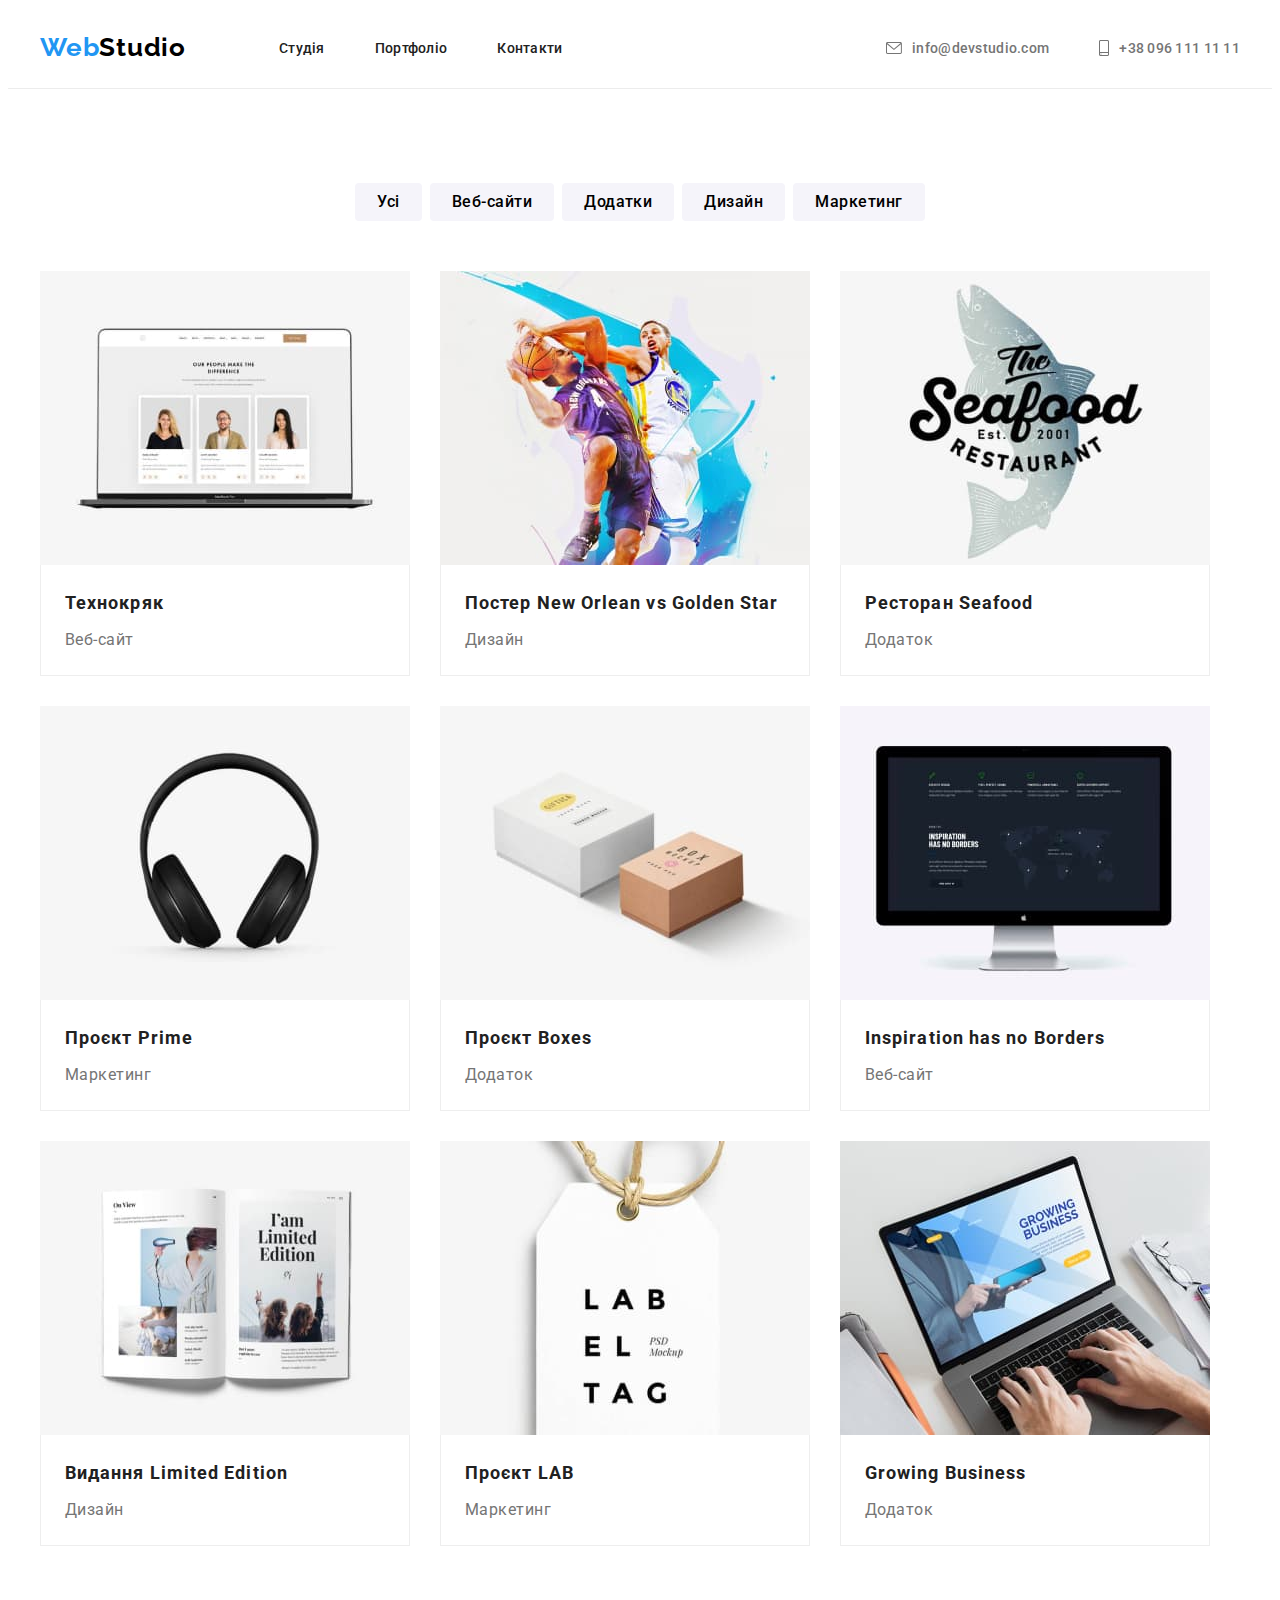
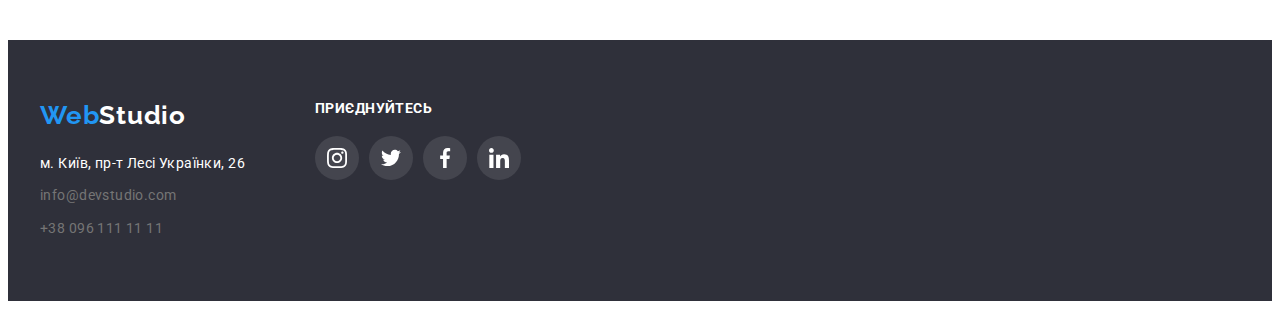
==== portfolio.html @ 433f1bee "first step" ====
<!DOCTYPE html>
<html lang="uk">
  <head>
    <meta charset="UTF-8" />
    <meta http-equiv="X-UA-Compatible" content="IE=edge" />
    <meta name="viewport" content="width=device-width, initial-scale=1.0" />
    <link
      rel="stylesheet"
      href="https://cdnjs.cloudflare.com/ajax/libs/modern-normalize/1.1.0/modern-normalize.min.css"
      integrity="sha512-wpPYUAdjBVSE4KJnH1VR1HeZfpl1ub8YT/NKx4PuQ5NmX2tKuGu6U/JRp5y+Y8XG2tV+wKQpNHVUX03MfMFn9Q=="
      crossorigin="anonymous"
      referrerpolicy="no-referrer" />
    <link rel="preconnect" href="https://fonts.googleapis.com" />
    <link rel="preconnect" href="https://fonts.gstatic.com" crossorigin />
    <link
      href="https://fonts.googleapis.com/css2?family=Raleway:wght@700&family=Roboto:wght@400;500;700;900&display=swap"
      rel="stylesheet" />
    <link rel="stylesheet" href="./CSS/reset.css" />
    <link rel="stylesheet" href="./CSS/style.css" />
    <title lang="en">Portfolio</title>
  </head>
  <body>
    <header class="header">
      <div class="container header-container">
        <nav class="haeder-navigation">
          <a class="header-logo link" href="index.html" lang="en"
            ><span class="header-web-logo">Web</span>Studio
          </a>
          <ul class="header-navigation-list list">
            <li class="header-navigation-item">
              <a class="header-navigation-link link" href="index.html">Студія</a>
            </li>
            <li class="header-navigation-item">
              <a class="header-navigation-link link" href="portfolio.html">Портфоліо</a>
            </li>
            <li class="header-navigation-item">
              <a class="header-navigation-link link" href="">Контакти</a>
            </li>
          </ul>
        </nav>
        <ul class="header-address-list list">
          <li class="header-address-item">
            <a class="header-address-link link" href="mailto:info@devstudio.com"
              ><svg class="header-icon" width="16" height="12">
                <use href="./images/symbol-defs.svg#icon-envelope"></use>
              </svg>
              info@devstudio.com</a
            >
          </li>
          <li class="header-address-item">
            <a class="header-address-link link" href="tel:+380961111111">
              <svg class="header-icon" width="10" height="16">
                <use href="./images/symbol-defs.svg#icon-smartphone"></use>
              </svg>
              +38 096 111 11 11</a
            >
          </li>
        </ul>
      </div>
    </header>
    <main>
      <section class="main-filter">
        <div class="container">
          <ul class="filter-list list">
            <li class="filter-item">
              <button class="filter-btn" type="button">Усі</button>
            </li>
            <li class="filter-item">
              <button class="filter-btn" type="button">Веб-сайти</button>
            </li>
            <li class="filter-item">
              <button class="filter-btn" type="button">Додатки</button>
            </li>
            <li class="filter-item">
              <button class="filter-btn" type="button">Дизайн</button>
            </li>
            <li class="filter-item">
              <button class="filter-btn" type="button">Маркетинг</button>
            </li>
          </ul>
          <ul class="example-list list">
            <li class="example-item">
              <a class="example-link link" href="">
                <img class="example-picture" src="./images/Laptop.jpg" alt="Ноутбук" width="370" />
                <div class="description">
                  <h3 class="example-title">Технокряк</h3>
                  <p class="example-description">Веб-сайт</p>
                </div>
              </a>
            </li>
            <li class="example-item">
              <a class="example-link link" href="">
                <img
                  class="example-picture"
                  src="./images/basketball.jpg"
                  alt="Постер New Orlean vs Golden Star"
                  width="370" />
                <div class="description">
                  <h3 class="example-title">Постер New Orlean vs Golden Star</h3>
                  <p class="example-description">Дизайн</p>
                </div>
              </a>
            </li>
            <li class="example-item">
              <a class="example-link link" href="">
                <img
                  class="example-picture"
                  src="./images/restaurant.jpg"
                  alt="Ресторан"
                  width="370" />
                <div class="description">
                  <h3 class="example-title">Ресторан Seafood</h3>
                  <p class="example-description">Додаток</p>
                </div>
              </a>
            </li>
            <li class="example-item">
              <a class="example-link link" href="">
                <img
                  class="example-picture"
                  src="./images/headphones.jpg"
                  alt="Наушники"
                  width="370" />
                <div class="description">
                  <h3 class="example-title">Проєкт Prime</h3>
                  <p class="example-description">Маркетинг</p>
                </div>
              </a>
            </li>
            <li class="example-item">
              <a class="example-link link" href="">
                <img class="example-picture" src="./images/boxes.jpg" alt="Боксеры" width="370" />
                <div class="description">
                  <h3 class="example-title">Проєкт Boxes</h3>
                  <p class="example-description">Додаток</p>
                </div>
              </a>
            </li>
            <li class="example-item">
              <a class="example-link link" href="">
                <img class="example-picture" src="./images/screen.jpg" alt="Экран" width="370" />
                <div class="description">
                  <h3 class="example-title">Inspiration has no Borders</h3>
                  <p class="example-description">Веб-сайт</p>
                </div>
              </a>
            </li>
            <li class="example-item">
              <a class="example-link link" href="">
                <img class="example-picture" src="./images/magazine.jpg" alt="Журнал" width="370" />
                <div class="description">
                  <h3 class="example-title">Видання Limited Edition</h3>
                  <p class="example-description">Дизайн</p>
                </div>
              </a>
            </li>
            <li class="example-item">
              <a class="example-link link" href="">
                <img class="example-picture" src="./images/label.jpg" alt="Этикетка" width="370" />
                <div class="description">
                  <h3 class="example-title">Проєкт LAB</h3>
                  <p class="example-description">Маркетинг</p>
                </div>
              </a>
            </li>
            <li class="example-item">
              <a class="example-link link" href="">
                <img
                  class="example-picture"
                  src="./images/laptop-typing.jpg"
                  alt="Печатает на ноутбуке"
                  width="370" />
                <div class="description">
                  <h3 class="example-title">Growing Business</h3>
                  <p class="example-description">Додаток</p>
                </div>
              </a>
            </li>
          </ul>
        </div>
      </section>
    </main>
    <footer class="footer-address">
      <div class="container">
        <div class="footer-blocks">
          <div class="footer-address-block">
            <a class="footer-logo link" href="index.html"
              ><span class="footer-web-logo">Web</span>Studio
            </a>
            <address class="foorer-address">
              <ul class="footer-address-list list">
                <li class="footer-address-item">
                  <a href="" class="address link">м. Київ, пр-т Лесі Українки, 26</a>
                </li>
                <li class="footer-address-item">
                  <a class="footer-address-description link" href="mailto:info@devstudio.com"
                    >info@devstudio.com</a
                  >
                </li>
                <li class="footer-address-item">
                  <a class="footer-phone link" href="tel:+380961111111">+38 096 111 11 11</a>
                </li>
              </ul>
            </address>
          </div>
          <div class="footer-join-us-block">
            <h3 class="join-us-title">Приєднуйтесь</h3>
            <ul class="join-us list">
              <li class="join-us-item">
                <a class="join-us-link" href="">
                  <svg class="footer-icon" width="20" height="20">
                    <use href="./images/symbol-defs.svg#icon-instagram"></use>
                  </svg>
                </a>
              </li>
              <li class="join-us-item">
                <a class="join-us-link" href=""
                  ><svg class="footer-icon" width="20" height="20">
                    <use href="./images/symbol-defs.svg#icon-twitter"></use></svg
                ></a>
              </li>
              <li class="join-us-item">
                <a class="join-us-link" href=""
                  ><svg class="footer-icon" width="20" height="20">
                    <use href="./images/symbol-defs.svg#icon-facebook"></use></svg
                ></a>
              </li>
              <li class="join-us-item">
                <a class="join-us-link" href=""
                  ><svg class="footer-icon" width="20" height="20">
                    <use href="./images/symbol-defs.svg#icon-linkedin"></use></svg
                ></a>
              </li>
            </ul>
          </div>
        </div>
      </div>
    </footer>
  </body>
</html>
---- CSS/style.css ----
:root {
  --main-header-color: #ffffff;
  --second-heading-color: #212121;
  --description-color: #757575;
  --header-logo-color: #000000;
  --footer-logo-color: #ffffff;
  --hover-color: #2196f3;
  --footer-adress-color: #ffffff;
  --web-logo: #2196f3;
  --service-btn-text: #ffffff;
  --service-btn-color: #2196f3;
  --filter-btn-hover-text: #ffffff;
  --filter-btn-hover-color: #2196f3;
  --filter-btn-text: #212121;
}

p,
h1,
h2,
h3,
h4,
h5,
h6 {
  margin: 0;
}

ul {
  margin: 0;
  padding-left: 0;
}

a {
  color: inherit;
}

body {
  font-family: 'Roboto', 'Raleway', sans-serif;
}

button input a {
  cursor: pointer;
}

.list {
  list-style: none;
  text-decoration: none;
}

.link {
  text-decoration: none;
}

.container {
  width: 1200px;
  margin: 0 auto;
  padding-left: 15px;
  padding-right: 15px;
  /* outline: 1px solid tomato; */
}

/* -------------- studio\portfolio header -------------- */

.header {
  padding-top: 24px;
  padding-bottom: 25px;
  border-bottom: 1px solid #ececec;
}

.header > .container {
  display: flex;
  align-items: center;
}

.haeder-navigation {
  display: flex;
  align-items: center;
}
.header-web-logo {
  color: var(--web-logo);
}

.header-logo {
  font-family: 'Raleway';
  font-weight: 700;
  font-size: 26px;
  line-height: 1.2;
  letter-spacing: 0.03em;
  color: var(--header-logo-color);
  margin-right: 93px;
}

.header-navigation-list {
  display: flex;
  gap: 50px;
}

.header-navigation-link:hover,
.header-navigation-link:focus {
  color: var(--hover-color);
}

.header-navigation-link {
  font-weight: 500;
  font-size: 14px;
  line-height: 1.15;
  letter-spacing: 0.02em;
  color: var(--second-heading-color);
}

.header-address-list {
  display: flex;
  gap: 50px;
  margin-left: auto;
}

.header-address-link:hover,
.header-address-link:focus {
  color: var(--hover-color);
}

.header-address-link {
  display: flex;
  align-items: center;
  font-weight: 500;
  font-size: 14px;
  line-height: 1.15;
  letter-spacing: 0.02em;
  color: var(--description-color);
}

.header-icon {
  margin-right: 10px;
  fill: currentColor;
}

/* -------------- studio-main -------------- */

.btn-section {
  padding: 200px 0;
  background-image: linear-gradient(rgba(47, 48, 58, 0.4), rgba(47, 48, 58, 0.4)),
    url(../images/main-background.jpg);
  background-repeat: no-repeat;
  background-position: center;
  background-size: cover;
}

.btn-section > .container {
  display: flex;
  flex-direction: column;
  align-items: center;
}

.btn-heading {
  font-weight: 900;
  font-size: 44px;
  line-height: 1.36;
  text-align: center;
  letter-spacing: 0.06em;
  text-transform: uppercase;
  color: var(--main-header-color);
  margin-bottom: 30px;
  max-width: 700px;
}

.main-btn {
  font-family: 'roboto';
  color: var(--service-btn-text);
  background-color: var(--service-btn-color);
  border: none;
  width: 216px;
  height: 50px;
  box-shadow: 0px 3px 1px rgba(0, 0, 0, 0.1), 0px 1px 2px rgba(0, 0, 0, 0.08),
    0px 2px 2px rgba(0, 0, 0, 0.12);
  border-radius: 4px;
}

.our-benefits {
  padding-top: 94px;
  padding-bottom: 94px;
}

.benefits-list {
  display: flex;
  gap: 30px;
}

.hero-icon-blocks {
  display: flex;
  justify-content: center;
  align-items: center;
  width: 270px;
  height: 120px;
  background-color: #f5f4fa;
  margin-bottom: 20px;
}

.benefits-heading {
  font-weight: 700;
  font-size: 14px;
  line-height: 1.15;
  letter-spacing: 0.03em;
  text-transform: uppercase;
  color: var(--second-heading-color);
  margin-bottom: 10px;
}

.benefits-description {
  font-weight: 400;
  font-size: 14px;
  line-height: 1.71;
  letter-spacing: 0.03em;
  color: var(--description-color);
}

.our-job {
  padding-bottom: 94px;
}

.our-job-heading {
  font-weight: 700;
  font-size: 36px;
  line-height: 1.17;
  text-align: center;
  letter-spacing: 0.03em;
  color: var(--second-heading-color);
  margin-bottom: 50px;
}

.our-job-list {
  display: flex;
  gap: 30px;
}

.our-team {
  padding-top: 94px;
  padding-bottom: 94px;
  background-color: #f5f4fa;
}

.team-card {
  box-shadow: 0px 1px 3px rgba(0, 0, 0, 0.12), 0px 1px 1px rgba(0, 0, 0, 0.14),
    0px 2px 1px rgba(0, 0, 0, 0.2);
  border-radius: 0px 0px 4px 4px;
}

.our-team-item {
  width: 270px;
  border-radius: 0px 0px 4px 4px;
  background-color: #fff;
}

.our-team-heading {
  font-weight: 700;
  font-size: 36px;
  line-height: 1.17;
  text-align: center;
  letter-spacing: 0.03em;
  color: var(--second-heading-color);
  margin-bottom: 50px;
}

.our-team-list {
  display: flex;
  gap: 30px;
}

/* .product-designer {}

.frontend-developer {}

.ui-designer {}

.marketing {} */

.our-team-name {
  font-weight: 500;
  font-size: 16px;
  line-height: 1.19;
  text-align: center;
  letter-spacing: 0.03em;
  color: var(--second-heading-color);
  padding-top: 30px;
  margin-bottom: 10px;
}

.our-team-job-title {
  font-weight: 400;
  font-size: 16px;
  line-height: 1.19;
  text-align: center;
  letter-spacing: 0.03em;
  color: var(--description-color);
  padding-bottom: 16px;
}

.team-soc-list {
  display: flex;
  gap: 10px;
  justify-content: center;
  padding-bottom: 30px;
}

.team-soc-link {
  display: flex;
  justify-content: center;
  align-items: center;
  width: 44px;
  height: 44px;
  border-radius: 50%;
}

.team-soc-icon {
  fill: #afb1b8;
}

.team-soc-link:hover,
.team-soc-link:focus {
  background: #2196f3;
  cursor: pointer;
  fill: white;
}

.team-soc-link:hover .team-soc-icon {
  fill: #ffffff;
}

/* -------------- portfolio main -------------- */

.main-filter {
  padding-top: 94px;
  padding-bottom: 94px;
}

.filter-list {
  margin-bottom: 50px;
  display: flex;
  gap: 8px;
  justify-content: center;
}

.filter-btn:hover,
.filter-btn:focus {
  color: var(--filter-btn-hover-text);
  background-color: var(--filter-btn-hover-color);
  box-shadow: 0px 3px 1px rgba(0, 0, 0, 0.1), 0px 1px 2px rgba(0, 0, 0, 0.08),
    0px 2px 2px rgba(0, 0, 0, 0.12);
}

.filter-btn {
  font-family: 'roboto';
  font-weight: 500;
  font-size: 16px;
  line-height: 1.62;
  text-align: center;
  letter-spacing: 0.03em;
  border: none;
  background: none;
  background-color: #f5f4fa;
  padding: 6px 22px;
  border-radius: 4px;
  cursor: pointer;
}

.example-list {
  display: flex;
  flex-wrap: wrap;
  row-gap: 30px;
  column-gap: 30px;
}

/* .card {
    border: 1px solid black;
} */

.example-item {
  width: 370px;
}

.example-link:hover {
  box-shadow: 0px 1px 1px rgba(0, 0, 0, 0.12), 0px 4px 4px rgba(0, 0, 0, 0.06),
    1px 4px 6px rgba(0, 0, 0, 0.16);
}

.description {
  padding: 20px 24px;
  border-left: 1px solid #eeeeee;
  border-right: 1px solid #eeeeee;
  border-bottom: 1px solid #eeeeee;
}

.example-title {
  font-weight: 700;
  font-size: 18px;
  line-height: 2;
  letter-spacing: 0.06em;
  color: var(--second-heading-color);
  margin-bottom: 4px;
}

.example-description {
  font-weight: 400;
  font-size: 16px;
  line-height: 1.88;
  letter-spacing: 0.03em;
  color: var(--description-color);
}

.our-clients {
  padding-top: 94px;
  padding-bottom: 94px;
}

.our-clients-title {
  font-style: normal;
  font-weight: 700;
  font-size: 36px;
  line-height: 42px;
  text-align: center;
  letter-spacing: 0.03em;
  color: var(--second-heading-color);
  margin-bottom: 50px;
}

.our-clients-list {
  display: flex;
  justify-content: space-between;
}

.our-clients-link {
  display: flex;
  justify-content: center;
  align-items: center;
  width: 170px;
  height: 92px;
  border: 1px solid #afb1b8;
  border-radius: 4px;
}

.our-clients-icon {
  fill: #afb1b8;
}

.our-clients-link:hover,
.our-clients-link:focus {
  border-color: rgba(33, 150, 243, 1);
}

.our-clients-link:hover .our-clients-icon {
  fill: #2196f3;
}
/* -------------- studio/porfolio footer -------------- */
.footer-address {
  background-color: #2f303a;
  padding-top: 60px;
  padding-bottom: 60px;
}

.footer-blocks {
  display: flex;
}

.footer-address-block {
  margin-right: 70px;
}

.footer-web-logo {
  color: var(--web-logo);
}

.footer-logo {
  font-family: 'Raleway';
  font-weight: 700;
  font-size: 26px;
  margin-bottom: 20px;
  line-height: 1.2;
  letter-spacing: 0.03em;
  color: var(--footer-logo-color);
}

.footer-address-item:not(:last-child) {
  margin-bottom: 9px;
}
.address {
  font-weight: 400;
  font-size: 14px;
  font-style: normal;
  line-height: 1.71;
  letter-spacing: 0.03em;
  color: var(--footer-adress-color);
  margin-bottom: 9px;
}

.address:hover {
  color: #2196f3;
  cursor: default;
}

.footer-address-description {
  font-family: 'Roboto';
  font-style: normal;
  font-weight: 400;
  font-size: 14px;
  line-height: 1.71;
  letter-spacing: 0.03em;
  color: var(--description-color);
  margin-bottom: 9px;
}

.footer-address-description:hover {
  color: #2196f3;
  cursor: default;
}

.footer-phone {
  font-family: 'Roboto';
  font-style: normal;
  font-weight: 400;
  font-size: 14px;
  line-height: 1.71;
  letter-spacing: 0.03em;
  color: var(--description-color);
}

.footer-phone:hover {
  color: #2196f3;
  cursor: default;
}

.join-us-title {
  font-style: normal;
  font-weight: 700;
  font-size: 14px;
  line-height: 16px;
  letter-spacing: 0.03em;
  text-transform: uppercase;
  color: var(--footer-adress-color);
  margin-bottom: 20px;
}

.join-us {
  display: flex;
  gap: 10px;
}

.join-us-link:hover,
.join-us-link:focus {
  background-color: rgba(33, 150, 243, 1);
  cursor: pointer;
}

.join-us-link {
  display: flex;
  justify-content: center;
  align-items: center;
  width: 44px;
  height: 44px;
  border-radius: 50%;
  background: rgba(255, 255, 255, 0.1);
}

.footer-icon {
  fill: white;
}
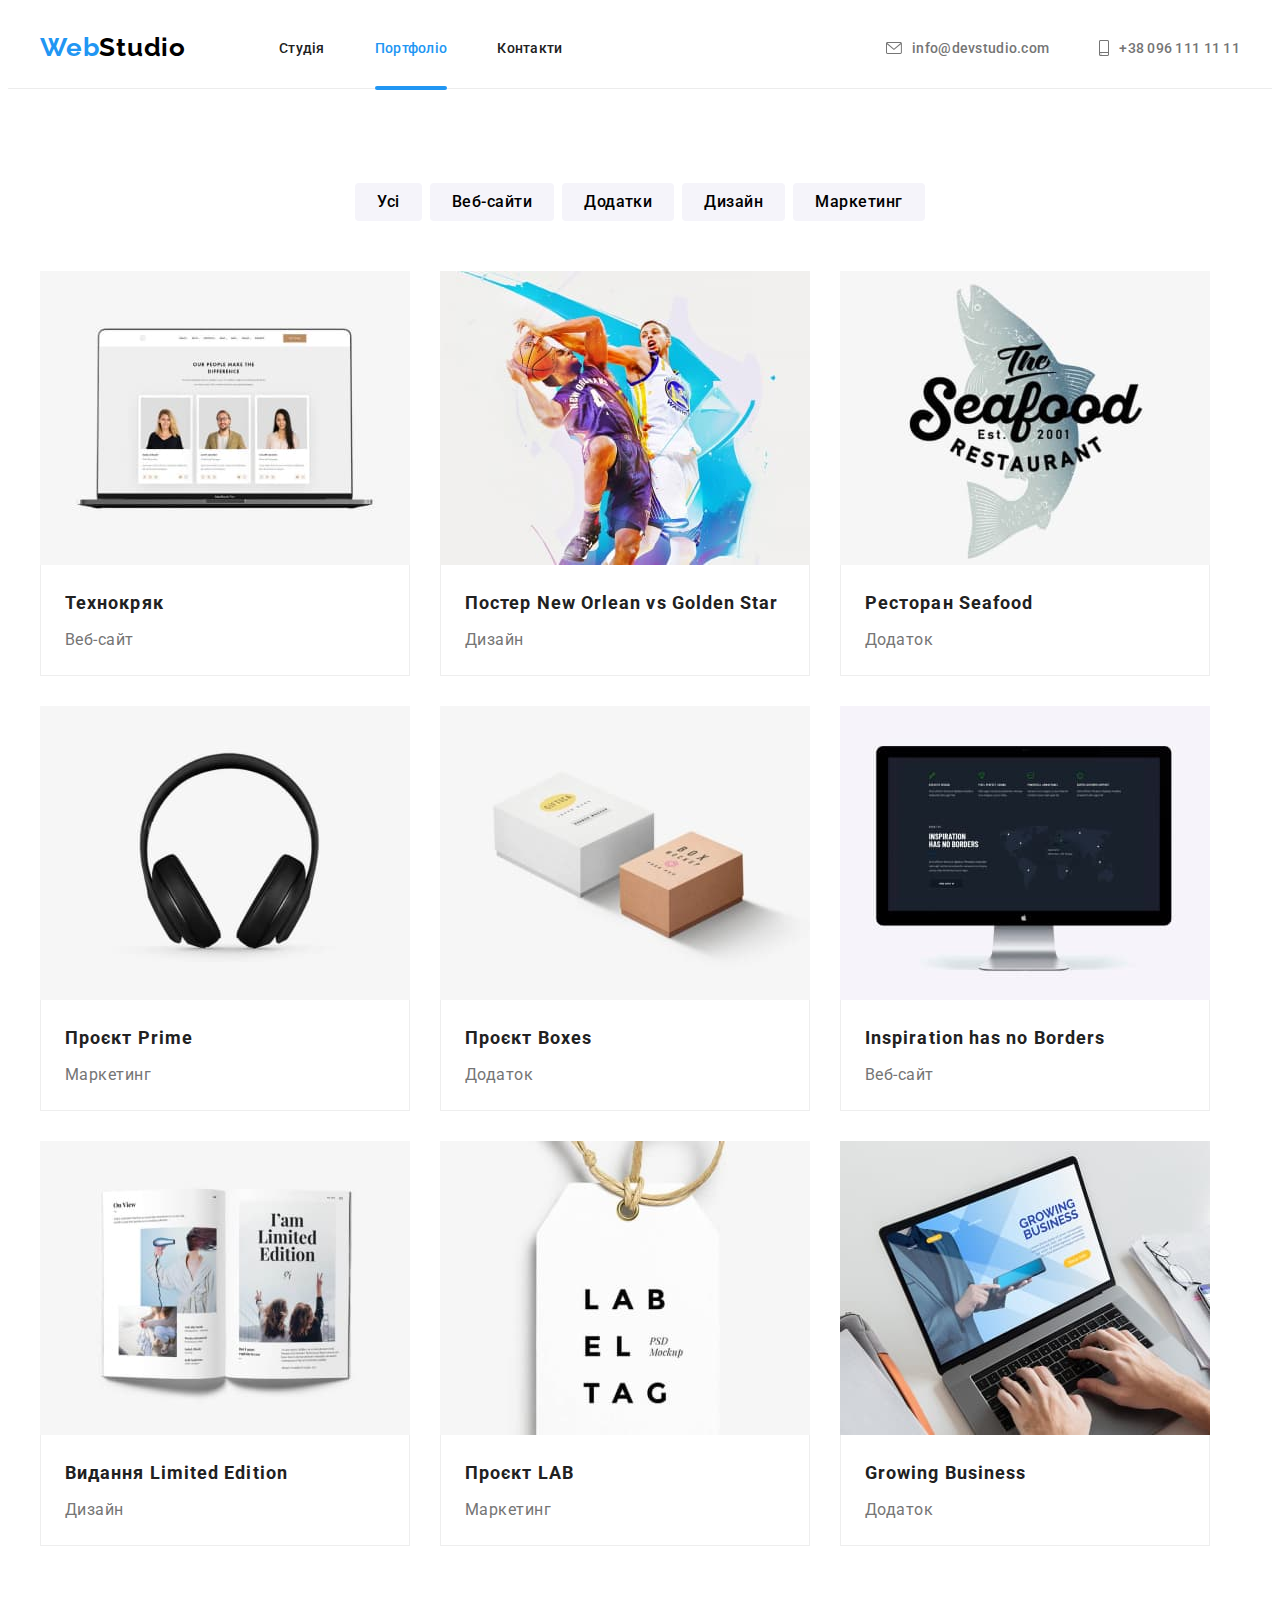
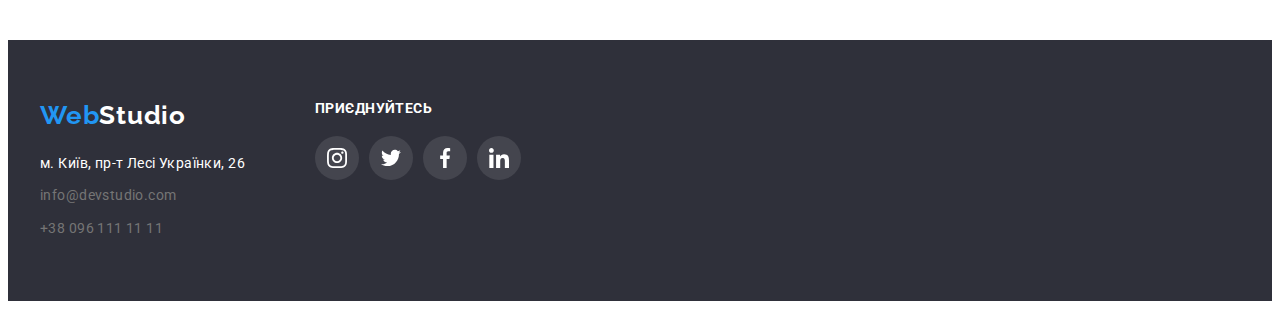
==== commit bed0e5b4: "done" ====
--- a/portfolio.html
+++ b/portfolio.html
@@ -31,7 +31,7 @@
               <a class="header-navigation-link link" href="index.html">Студія</a>
             </li>
             <li class="header-navigation-item">
-              <a class="header-navigation-link link" href="portfolio.html">Портфоліо</a>
+              <a class="header-navigation-link current link" href="portfolio.html">Портфоліо</a>
             </li>
             <li class="header-navigation-item">
               <a class="header-navigation-link link" href="">Контакти</a>
@@ -81,7 +81,19 @@
           <ul class="example-list list">
             <li class="example-item">
               <a class="example-link link" href="">
-                <img class="example-picture" src="./images/Laptop.jpg" alt="Ноутбук" width="370" />
+                <div class="example-box">
+                  <img
+                    class="example-picture"
+                    src="./images/Laptop.jpg"
+                    alt="Ноутбук"
+                    width="370"
+                    height="294" />
+                  <p class="example-box-description">
+                    Ресурс пропонує комплексні пропозиції з різним рівнем функціоналу та сервісів.
+                    Все це дозволить відвідувачу отримати вичерпні відомості про компанію чи
+                    приватну особу
+                  </p>
+                </div>
                 <div class="description">
                   <h3 class="example-title">Технокряк</h3>
                   <p class="example-description">Веб-сайт</p>
@@ -90,11 +102,19 @@
             </li>
             <li class="example-item">
               <a class="example-link link" href="">
-                <img
-                  class="example-picture"
-                  src="./images/basketball.jpg"
-                  alt="Постер New Orlean vs Golden Star"
-                  width="370" />
+                <div class="example-box">
+                  <img
+                    class="example-picture"
+                    src="./images/basketball.jpg"
+                    alt="Постер New Orlean vs Golden Star"
+                    width="370"
+                    height="294" />
+                  <p class="example-box-description">
+                    Ресурс пропонує комплексні пропозиції з різним рівнем функціоналу та сервісів.
+                    Все це дозволить відвідувачу отримати вичерпні відомості про компанію чи
+                    приватну особу
+                  </p>
+                </div>
                 <div class="description">
                   <h3 class="example-title">Постер New Orlean vs Golden Star</h3>
                   <p class="example-description">Дизайн</p>
@@ -103,11 +123,19 @@
             </li>
             <li class="example-item">
               <a class="example-link link" href="">
-                <img
-                  class="example-picture"
-                  src="./images/restaurant.jpg"
-                  alt="Ресторан"
-                  width="370" />
+                <div class="example-box">
+                  <img
+                    class="example-picture"
+                    src="./images/restaurant.jpg"
+                    alt="Ресторан"
+                    width="370"
+                    height="294" />
+                  <p class="example-box-description">
+                    Ресурс пропонує комплексні пропозиції з різним рівнем функціоналу та сервісів.
+                    Все це дозволить відвідувачу отримати вичерпні відомості про компанію чи
+                    приватну особу
+                  </p>
+                </div>
                 <div class="description">
                   <h3 class="example-title">Ресторан Seafood</h3>
                   <p class="example-description">Додаток</p>
@@ -116,11 +144,19 @@
             </li>
             <li class="example-item">
               <a class="example-link link" href="">
-                <img
-                  class="example-picture"
-                  src="./images/headphones.jpg"
-                  alt="Наушники"
-                  width="370" />
+                <div class="example-box">
+                  <img
+                    class="example-picture"
+                    src="./images/headphones.jpg"
+                    alt="Наушники"
+                    width="370"
+                    height="294" />
+                  <p class="example-box-description">
+                    Ресурс пропонує комплексні пропозиції з різним рівнем функціоналу та сервісів.
+                    Все це дозволить відвідувачу отримати вичерпні відомості про компанію чи
+                    приватну особу
+                  </p>
+                </div>
                 <div class="description">
                   <h3 class="example-title">Проєкт Prime</h3>
                   <p class="example-description">Маркетинг</p>
@@ -129,7 +165,19 @@
             </li>
             <li class="example-item">
               <a class="example-link link" href="">
-                <img class="example-picture" src="./images/boxes.jpg" alt="Боксеры" width="370" />
+                <div class="example-box">
+                  <img
+                    class="example-picture"
+                    src="./images/boxes.jpg"
+                    alt="Боксеры"
+                    width="370"
+                    height="294" />
+                  <p class="example-box-description">
+                    Ресурс пропонує комплексні пропозиції з різним рівнем функціоналу та сервісів.
+                    Все це дозволить відвідувачу отримати вичерпні відомості про компанію чи
+                    приватну особу
+                  </p>
+                </div>
                 <div class="description">
                   <h3 class="example-title">Проєкт Boxes</h3>
                   <p class="example-description">Додаток</p>
@@ -138,7 +186,19 @@
             </li>
             <li class="example-item">
               <a class="example-link link" href="">
-                <img class="example-picture" src="./images/screen.jpg" alt="Экран" width="370" />
+                <div class="example-box">
+                  <img
+                    class="example-picture"
+                    src="./images/screen.jpg"
+                    alt="Экран"
+                    width="370"
+                    height="294" />
+                  <p class="example-box-description">
+                    Ресурс пропонує комплексні пропозиції з різним рівнем функціоналу та сервісів.
+                    Все це дозволить відвідувачу отримати вичерпні відомості про компанію чи
+                    приватну особу
+                  </p>
+                </div>
                 <div class="description">
                   <h3 class="example-title">Inspiration has no Borders</h3>
                   <p class="example-description">Веб-сайт</p>
@@ -147,7 +207,19 @@
             </li>
             <li class="example-item">
               <a class="example-link link" href="">
-                <img class="example-picture" src="./images/magazine.jpg" alt="Журнал" width="370" />
+                <div class="example-box">
+                  <img
+                    class="example-picture"
+                    src="./images/magazine.jpg"
+                    alt="Журнал"
+                    width="370"
+                    height="294" />
+                  <p class="example-box-description">
+                    Ресурс пропонує комплексні пропозиції з різним рівнем функціоналу та сервісів.
+                    Все це дозволить відвідувачу отримати вичерпні відомості про компанію чи
+                    приватну особу
+                  </p>
+                </div>
                 <div class="description">
                   <h3 class="example-title">Видання Limited Edition</h3>
                   <p class="example-description">Дизайн</p>
@@ -156,7 +228,19 @@
             </li>
             <li class="example-item">
               <a class="example-link link" href="">
-                <img class="example-picture" src="./images/label.jpg" alt="Этикетка" width="370" />
+                <div class="example-box">
+                  <img
+                    class="example-picture"
+                    src="./images/label.jpg"
+                    alt="Этикетка"
+                    width="370"
+                    height="294" />
+                  <p class="example-box-description">
+                    Ресурс пропонує комплексні пропозиції з різним рівнем функціоналу та сервісів.
+                    Все це дозволить відвідувачу отримати вичерпні відомості про компанію чи
+                    приватну особу
+                  </p>
+                </div>
                 <div class="description">
                   <h3 class="example-title">Проєкт LAB</h3>
                   <p class="example-description">Маркетинг</p>
@@ -165,11 +249,19 @@
             </li>
             <li class="example-item">
               <a class="example-link link" href="">
-                <img
-                  class="example-picture"
-                  src="./images/laptop-typing.jpg"
-                  alt="Печатает на ноутбуке"
-                  width="370" />
+                <div class="example-box">
+                  <img
+                    class="example-picture"
+                    src="./images/laptop-typing.jpg"
+                    alt="Печатает на ноутбуке"
+                    width="370"
+                    height="294" />
+                  <p class="example-box-description">
+                    Ресурс пропонує комплексні пропозиції з різним рівнем функціоналу та сервісів.
+                    Все це дозволить відвідувачу отримати вичерпні відомості про компанію чи
+                    приватну особу
+                  </p>
+                </div>
                 <div class="description">
                   <h3 class="example-title">Growing Business</h3>
                   <p class="example-description">Додаток</p>
--- a/CSS/style.css
+++ b/CSS/style.css
@@ -94,38 +94,83 @@
   gap: 50px;
 }
 
+.header-navigation-link {
+  font-weight: 500;
+  font-size: 14px;
+  line-height: 1.15;
+  letter-spacing: 0.02em;
+  color: var(--second-heading-color);
+  transition: color 250ms cubic-bezier(0.4, 0, 0.2, 1);
+}
+
+.header-navigation-link.current {
+  display: block;
+  position: relative;
+  color: var(--hover-color);
+}
+
+.header-navigation-link.current::after {
+  content: '';
+  position: absolute;
+  bottom: -32px;
+  left: 0;
+  display: block;
+  width: 100%;
+  height: 4px;
+  border-radius: 2px;
+  background-color: #2196f3;
+  transform: translate(0, 50%);
+}
+
 .header-navigation-link:hover,
 .header-navigation-link:focus {
   color: var(--hover-color);
 }
 
-.header-navigation-link {
+/* .header-navigation-link:hover::after {
+  opacity: 1;
+} */
+
+/* .current {
+  color: var(--hover-color);
+  display: block;
+  position: relative;
+}
+
+.current::after {
+  content: '';
+  position: absolute;
+  bottom: -32px;
+  left: 0;
+  display: block;
+  width: 100%;
+  height: 4px;
+  border-radius: 2px;
+  background-color: #2196f3;
+} */
+
+.header-address-list {
+  display: flex;
+  gap: 50px;
+  margin-left: auto;
+}
+
+.header-address-link {
+  display: flex;
+  align-items: center;
   font-weight: 500;
   font-size: 14px;
   line-height: 1.15;
   letter-spacing: 0.02em;
-  color: var(--second-heading-color);
-}
-
-.header-address-list {
-  display: flex;
-  gap: 50px;
-  margin-left: auto;
+  color: var(--description-color);
+  transition-property: color;
+  transition-duration: 250ms;
+  transition-timing-function: cubic-bezier(0.4, 0, 0.2, 1);
 }
 
 .header-address-link:hover,
 .header-address-link:focus {
   color: var(--hover-color);
-}
-
-.header-address-link {
-  display: flex;
-  align-items: center;
-  font-weight: 500;
-  font-size: 14px;
-  line-height: 1.15;
-  letter-spacing: 0.02em;
-  color: var(--description-color);
 }
 
 .header-icon {
@@ -166,6 +211,7 @@
   font-family: 'roboto';
   color: var(--service-btn-text);
   background-color: var(--service-btn-color);
+  font-weight: 700;
   border: none;
   width: 216px;
   height: 50px;
@@ -226,6 +272,28 @@
   margin-bottom: 50px;
 }
 
+.our-job-item {
+  position: relative;
+}
+
+.our-job-description {
+  display: flex;
+  position: absolute;
+  bottom: 0;
+  font-style: normal;
+  font-weight: 700;
+  font-size: 14px;
+  line-height: 16px;
+  letter-spacing: 0.03em;
+  text-transform: uppercase;
+  width: 370px;
+  height: 70px;
+  background: rgba(47, 48, 58, 0.8);
+  color: #ffffff;
+  justify-content: center;
+  align-items: center;
+}
+
 .our-job-list {
   display: flex;
   gap: 30px;
@@ -307,21 +375,78 @@
   width: 44px;
   height: 44px;
   border-radius: 50%;
-}
-
-.team-soc-icon {
-  fill: #afb1b8;
+  transition-property: background;
+  transition-duration: 250ms;
+  transition-timing-function: cubic-bezier(0.4, 0, 0.2, 1);
 }
 
 .team-soc-link:hover,
 .team-soc-link:focus {
   background: #2196f3;
   cursor: pointer;
-  fill: white;
+}
+
+.team-soc-icon {
+  fill: #afb1b8;
+  transition-property: fill;
+  transition-duration: 250ms;
+  transition-timing-function: cubic-bezier(0.4, 0, 0.2, 1);
 }
 
 .team-soc-link:hover .team-soc-icon {
   fill: #ffffff;
+}
+
+/* -------------- our clients-------------- */
+
+.our-clients {
+  padding-top: 94px;
+  padding-bottom: 94px;
+}
+
+.our-clients-title {
+  font-style: normal;
+  font-weight: 700;
+  font-size: 36px;
+  line-height: 42px;
+  text-align: center;
+  letter-spacing: 0.03em;
+  color: var(--second-heading-color);
+  margin-bottom: 50px;
+}
+
+.our-clients-list {
+  display: flex;
+  justify-content: space-between;
+}
+
+.our-clients-link {
+  display: flex;
+  justify-content: center;
+  align-items: center;
+  width: 170px;
+  height: 92px;
+  border: 1px solid #afb1b8;
+  border-radius: 4px;
+  transition-property: border-color;
+  transition-duration: 250ms;
+  transition-timing-function: cubic-bezier(0.4, 0, 0.2, 1);
+}
+
+.our-clients-icon {
+  fill: #afb1b8;
+  transition-property: fill;
+  transition-duration: 250ms;
+  transition-timing-function: cubic-bezier(0.4, 0, 0.2, 1);
+}
+
+.our-clients-link:hover,
+.our-clients-link:focus {
+  border-color: rgba(33, 150, 243, 1);
+}
+
+.our-clients-link:hover .our-clients-icon {
+  fill: #2196f3;
 }
 
 /* -------------- portfolio main -------------- */
@@ -336,6 +461,24 @@
   display: flex;
   gap: 8px;
   justify-content: center;
+}
+
+.filter-btn {
+  font-family: 'roboto';
+  font-weight: 500;
+  font-size: 16px;
+  line-height: 1.62;
+  text-align: center;
+  letter-spacing: 0.03em;
+  border: none;
+  background: none;
+  background-color: #f5f4fa;
+  padding: 6px 22px;
+  border-radius: 4px;
+  cursor: pointer;
+  transition: color 250ms cubic-bezier(0.4, 0, 0.2, 1),
+    background-color 250ms cubic-bezier(0.4, 0, 0.2, 1),
+    box-shadow 250ms cubic-bezier(0.4, 0, 0.2, 1);
 }
 
 .filter-btn:hover,
@@ -346,21 +489,6 @@
     0px 2px 2px rgba(0, 0, 0, 0.12);
 }
 
-.filter-btn {
-  font-family: 'roboto';
-  font-weight: 500;
-  font-size: 16px;
-  line-height: 1.62;
-  text-align: center;
-  letter-spacing: 0.03em;
-  border: none;
-  background: none;
-  background-color: #f5f4fa;
-  padding: 6px 22px;
-  border-radius: 4px;
-  cursor: pointer;
-}
-
 .example-list {
   display: flex;
   flex-wrap: wrap;
@@ -368,17 +496,46 @@
   column-gap: 30px;
 }
 
-/* .card {
-    border: 1px solid black;
-} */
-
 .example-item {
   width: 370px;
+}
+
+.example-link {
+  transition: box-shadow 250ms cubic-bezier(0.4, 0, 0.2, 1);
 }
 
 .example-link:hover {
   box-shadow: 0px 1px 1px rgba(0, 0, 0, 0.12), 0px 4px 4px rgba(0, 0, 0, 0.06),
     1px 4px 6px rgba(0, 0, 0, 0.16);
+}
+
+.example-link:hover .example-box-description {
+  box-shadow: 0px 1px 1px rgba(0, 0, 0, 0.12), 0px 4px 4px rgba(0, 0, 0, 0.06),
+    1px 4px 6px rgba(0, 0, 0, 0.16);
+  transform: translateY(0%);
+}
+
+.example-box {
+  position: relative;
+  overflow: hidden;
+}
+
+.example-box-description {
+  position: absolute;
+  top: 0;
+  left: 0;
+  height: 100%;
+  background-color: rgba(33, 150, 243, 0.9);
+  color: #ffffff;
+  padding: 63px 24px;
+  font-style: normal;
+  font-weight: 400;
+  font-size: 18px;
+  line-height: 1.56;
+  letter-spacing: 0.03em;
+  transform: translateY(100%);
+  transition: transform 250ms cubic-bezier(0.4, 0, 0.2, 1);
+  overflow: auto;
 }
 
 .description {
@@ -405,49 +562,6 @@
   color: var(--description-color);
 }
 
-.our-clients {
-  padding-top: 94px;
-  padding-bottom: 94px;
-}
-
-.our-clients-title {
-  font-style: normal;
-  font-weight: 700;
-  font-size: 36px;
-  line-height: 42px;
-  text-align: center;
-  letter-spacing: 0.03em;
-  color: var(--second-heading-color);
-  margin-bottom: 50px;
-}
-
-.our-clients-list {
-  display: flex;
-  justify-content: space-between;
-}
-
-.our-clients-link {
-  display: flex;
-  justify-content: center;
-  align-items: center;
-  width: 170px;
-  height: 92px;
-  border: 1px solid #afb1b8;
-  border-radius: 4px;
-}
-
-.our-clients-icon {
-  fill: #afb1b8;
-}
-
-.our-clients-link:hover,
-.our-clients-link:focus {
-  border-color: rgba(33, 150, 243, 1);
-}
-
-.our-clients-link:hover .our-clients-icon {
-  fill: #2196f3;
-}
 /* -------------- studio/porfolio footer -------------- */
 .footer-address {
   background-color: #2f303a;
@@ -480,6 +594,7 @@
 .footer-address-item:not(:last-child) {
   margin-bottom: 9px;
 }
+
 .address {
   font-weight: 400;
   font-size: 14px;
@@ -487,12 +602,13 @@
   line-height: 1.71;
   letter-spacing: 0.03em;
   color: var(--footer-adress-color);
-  margin-bottom: 9px;
+  transition-property: color;
+  transition-duration: 250ms;
+  transition-timing-function: cubic-bezier(0.4, 0, 0.2, 1);
 }
 
 .address:hover {
   color: #2196f3;
-  cursor: default;
 }
 
 .footer-address-description {
@@ -503,12 +619,13 @@
   line-height: 1.71;
   letter-spacing: 0.03em;
   color: var(--description-color);
-  margin-bottom: 9px;
+  transition-property: color;
+  transition-duration: 250ms;
+  transition-timing-function: cubic-bezier(0.4, 0, 0.2, 1);
 }
 
 .footer-address-description:hover {
   color: #2196f3;
-  cursor: default;
 }
 
 .footer-phone {
@@ -519,11 +636,13 @@
   line-height: 1.71;
   letter-spacing: 0.03em;
   color: var(--description-color);
+  transition-property: color;
+  transition-duration: 250ms;
+  transition-timing-function: cubic-bezier(0.4, 0, 0.2, 1);
 }
 
 .footer-phone:hover {
   color: #2196f3;
-  cursor: default;
 }
 
 .join-us-title {
@@ -540,6 +659,19 @@
 .join-us {
   display: flex;
   gap: 10px;
+}
+
+.join-us-link {
+  display: flex;
+  justify-content: center;
+  align-items: center;
+  width: 44px;
+  height: 44px;
+  border-radius: 50%;
+  background: rgba(255, 255, 255, 0.1);
+  transition-property: background-color;
+  transition-duration: 250ms;
+  transition-timing-function: cubic-bezier(0.4, 0, 0.2, 1);
 }
 
 .join-us-link:hover,
@@ -548,16 +680,55 @@
   cursor: pointer;
 }
 
-.join-us-link {
-  display: flex;
-  justify-content: center;
-  align-items: center;
-  width: 44px;
-  height: 44px;
-  border-radius: 50%;
-  background: rgba(255, 255, 255, 0.1);
-}
-
 .footer-icon {
   fill: white;
 }
+
+/* -----------------------model-windows----------------------*/
+
+.backdrop {
+  position: fixed;
+  top: 0;
+  width: 100%;
+  height: 100%;
+  background-color: rgba(0, 0, 0, 0.2);
+  transition: opacity 250ms cubic-bezier(0.4, 0, 0.2, 1),
+    visibility 250ms cubic-bezier(0.4, 0, 0.2, 1);
+}
+
+.backdrop.is-hidden .modal {
+  transform: translate(-50%, -50%) scale(0);
+}
+
+.modal {
+  position: absolute;
+  top: 50%;
+  left: 50%;
+  transform: translate(-50%, -50%) scale(1);
+  width: 528px;
+  min-height: 581px;
+  background-color: #ffffff;
+  box-shadow: 0px 1px 3px rgba(0, 0, 0, 0.12), 0px 1px 1px rgba(0, 0, 0, 0.14),
+    0px 2px 1px rgba(0, 0, 0, 0.2);
+  border-radius: 4px;
+  transition: transform 250ms cubic-bezier(0.4, 0, 0.2, 1), scale 250ms cubic-bezier(0.4, 0, 0.2, 1);
+}
+
+.modal-close {
+  position: absolute;
+  display: flex;
+  justify-content: center;
+  align-items: center;
+  right: 8px;
+  top: 8px;
+  width: 30px;
+  height: 30px;
+  border: 1px solid rgba(0, 0, 0, 0.1);
+  border-radius: 50%;
+}
+
+.is-hidden {
+  opacity: 0;
+  visibility: hidden;
+  pointer-events: none;
+}
